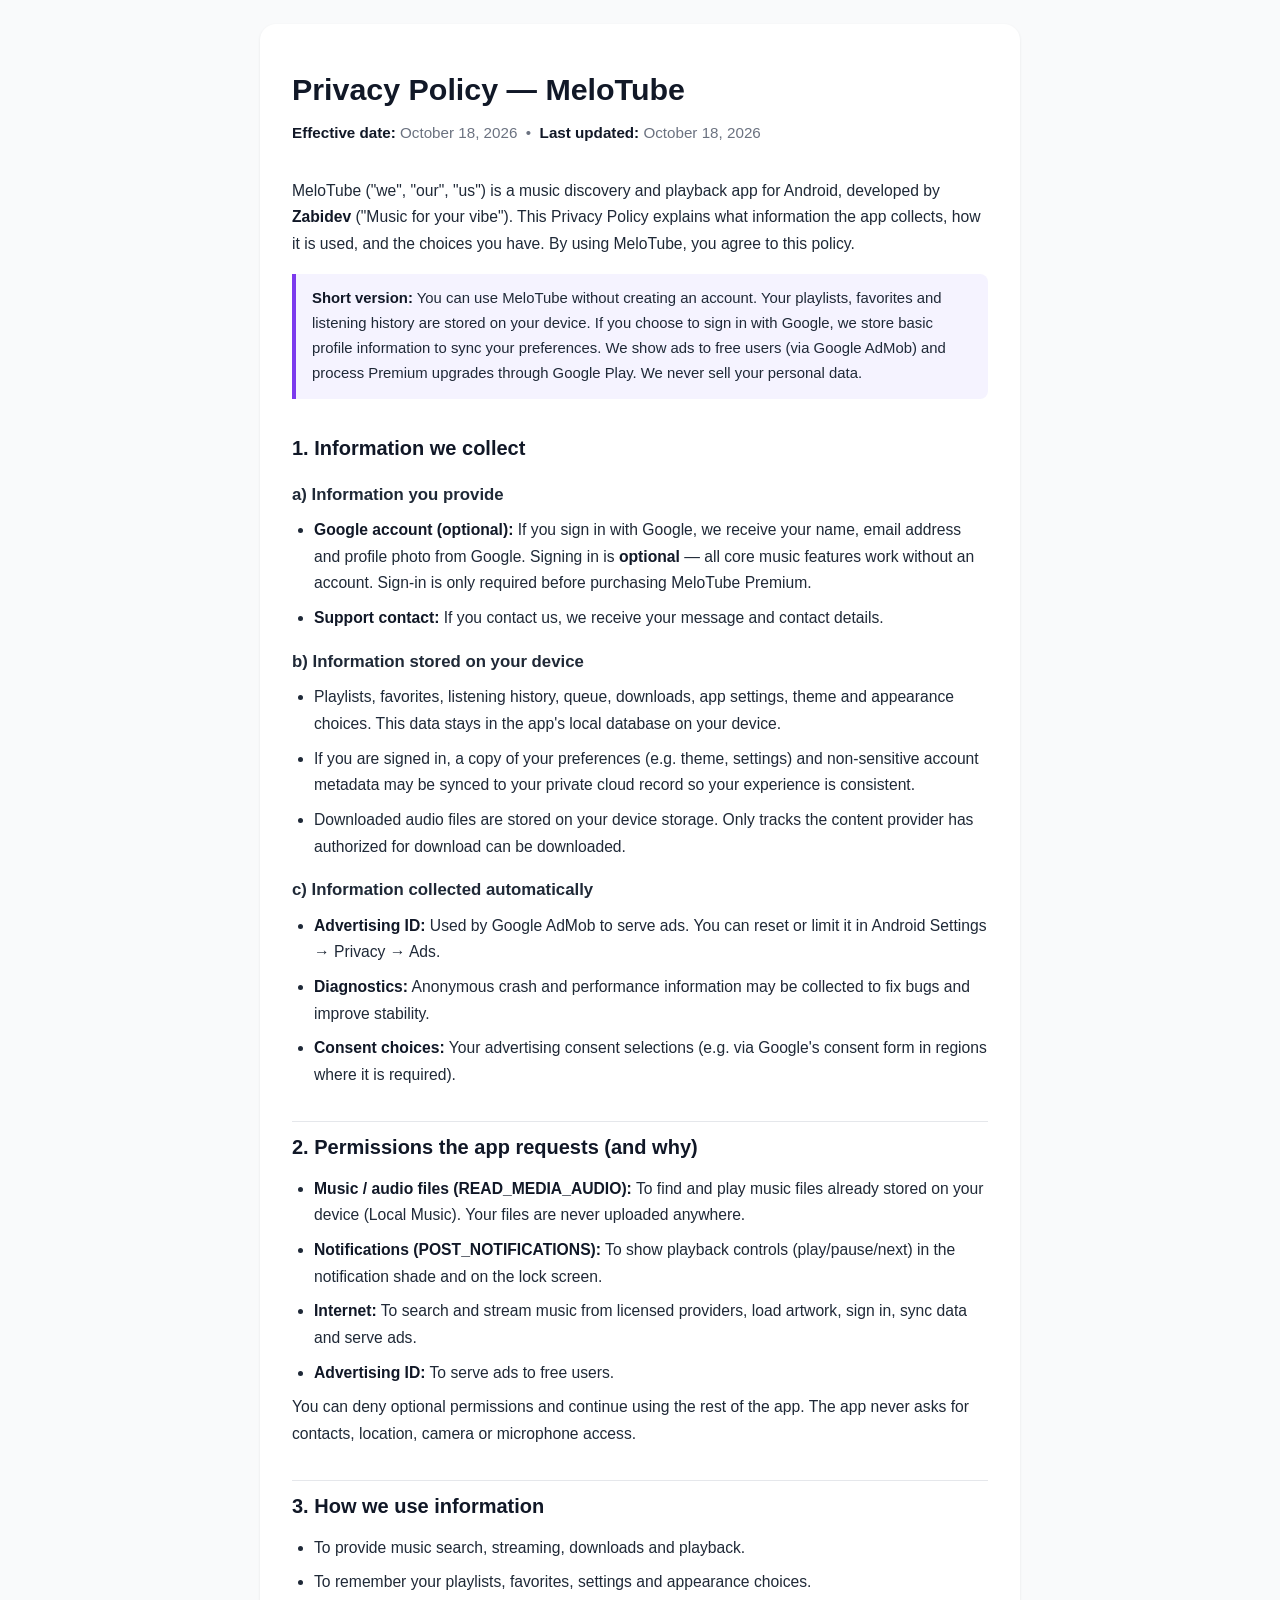
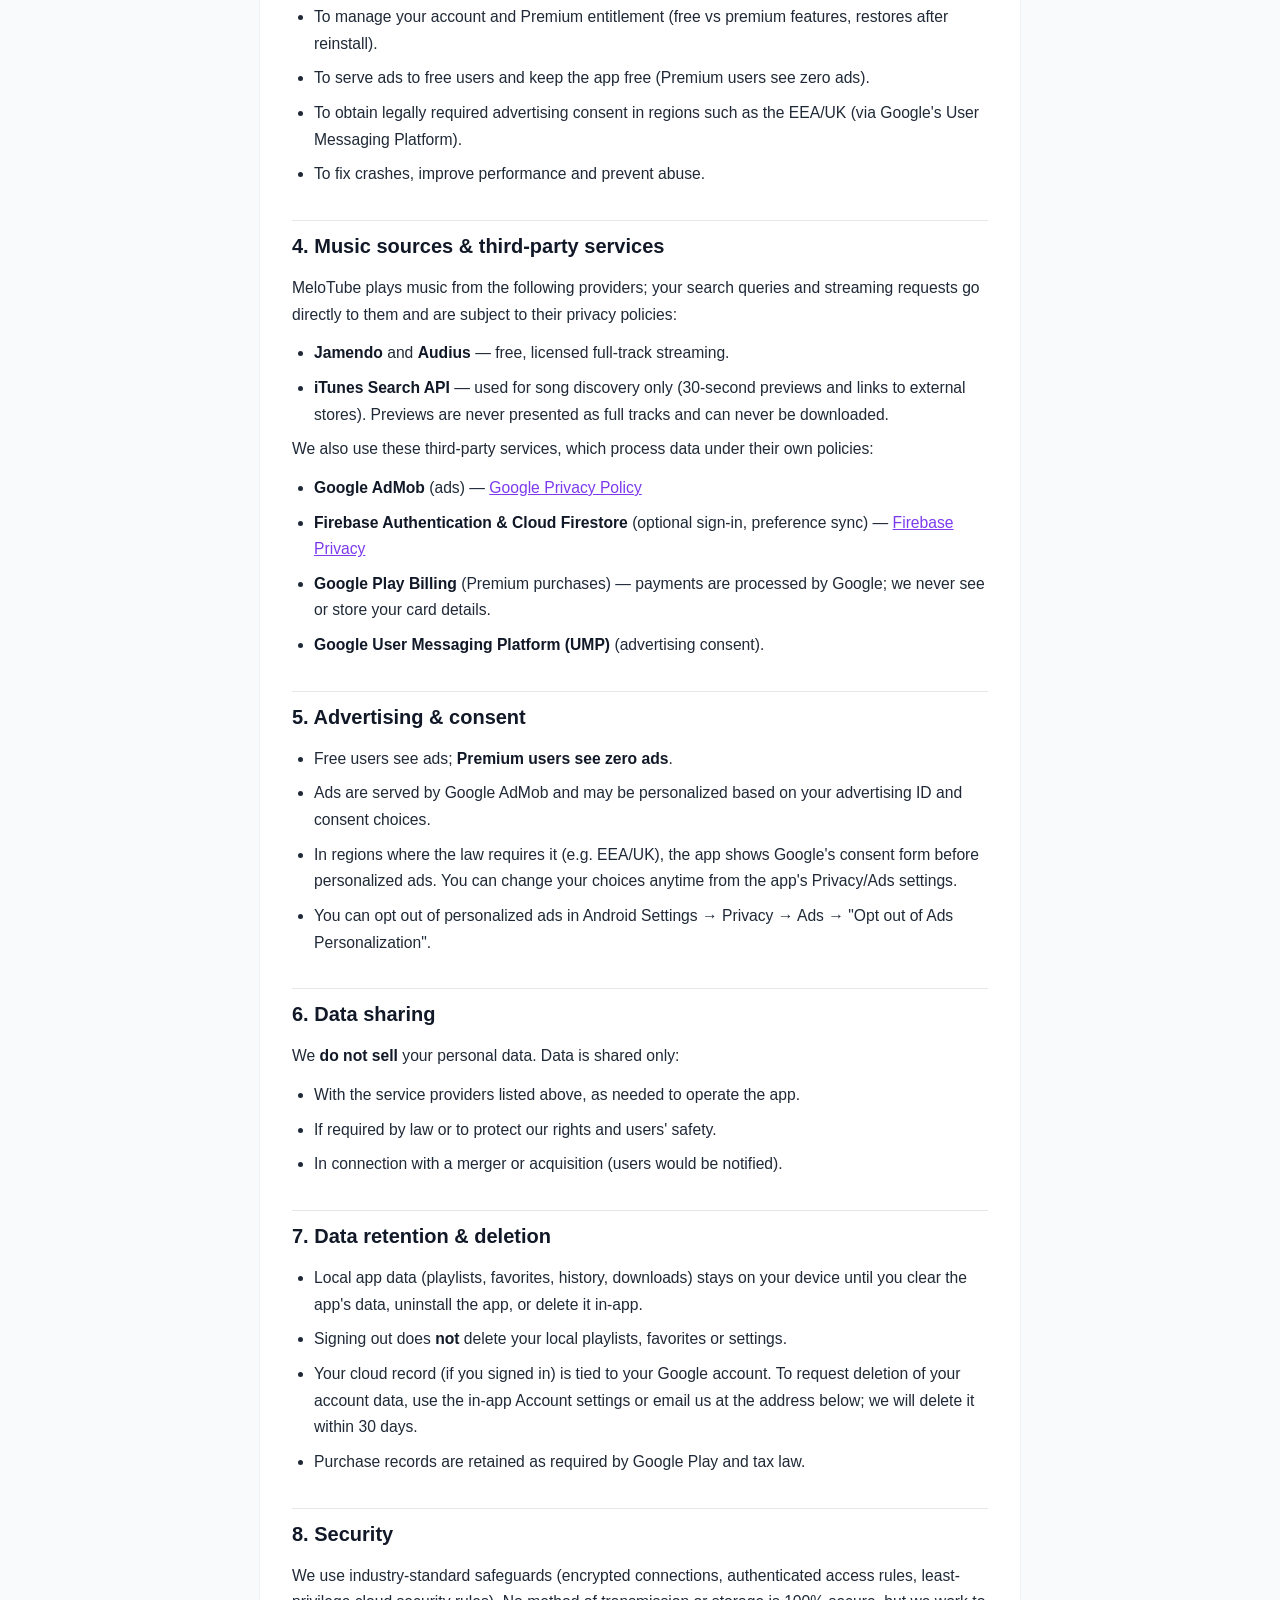
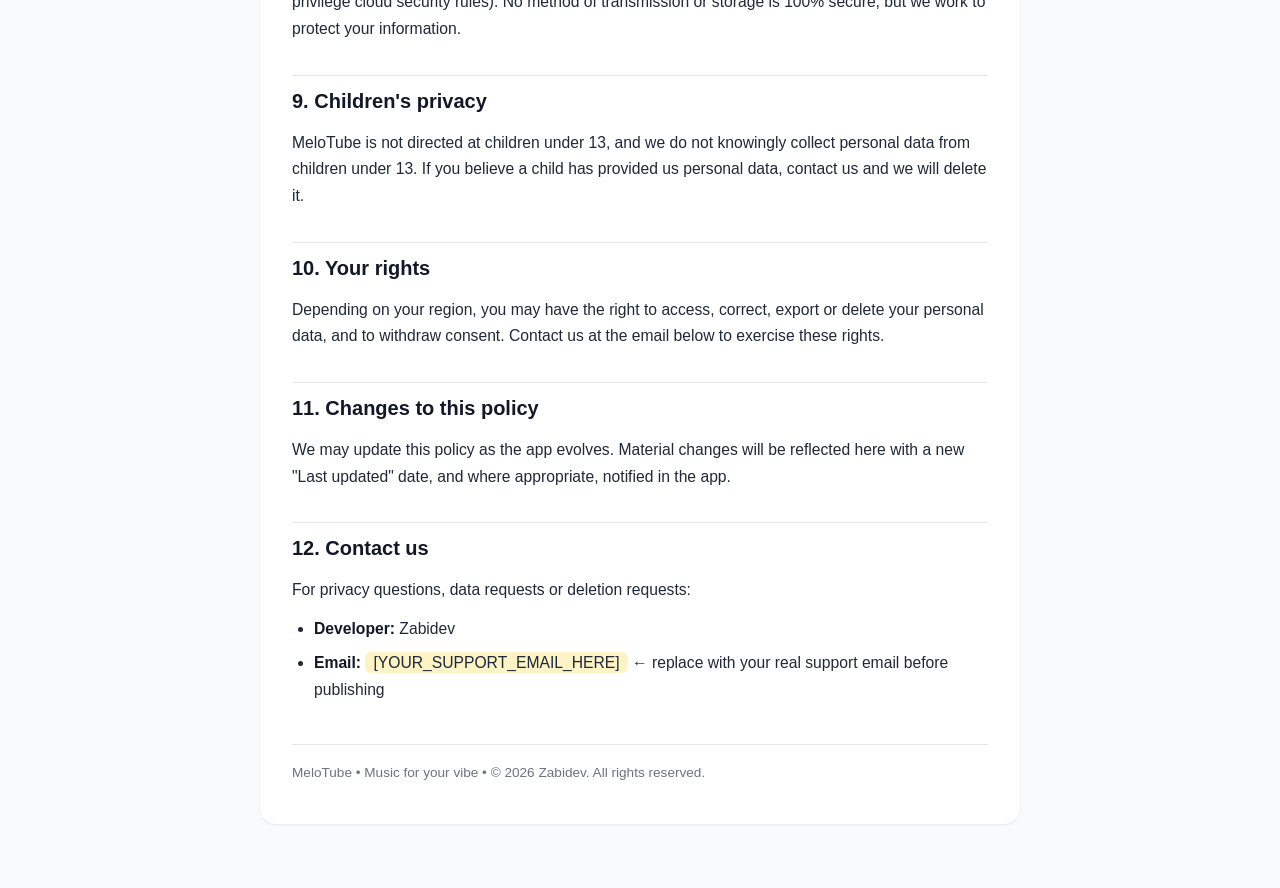
==== privacy-policy.html @ d25ffd30 "Add files via upload" ====
<!DOCTYPE html>
<html lang="en">
<head>
<meta charset="UTF-8">
<meta name="viewport" content="width=device-width, initial-scale=1.0">
<title>Privacy Policy — MeloTube</title>
<style>
  * { box-sizing: border-box; margin: 0; padding: 0; }
  body { font-family: -apple-system, BlinkMacSystemFont, "Segoe UI", Roboto, Inter, Arial, sans-serif; line-height: 1.7; color: #1f2937; background: #f9fafb; padding: 24px 16px 64px; }
  .container { max-width: 760px; margin: 0 auto; background: #ffffff; border-radius: 16px; padding: 40px 32px; box-shadow: 0 1px 3px rgba(0,0,0,.08); }
  h1 { font-size: 1.9rem; margin-bottom: 4px; color: #111827; }
  .subtitle { color: #6b7280; font-size: .95rem; margin-bottom: 32px; }
  h2 { font-size: 1.25rem; margin: 32px 0 12px; color: #111827; padding-top: 8px; border-top: 1px solid #e5e7eb; }
  h2:first-of-type { border-top: none; padding-top: 0; }
  p, li { font-size: .98rem; margin-bottom: 12px; }
  ul { padding-left: 22px; }
  li { margin-bottom: 8px; }
  strong { color: #111827; }
  a { color: #7c3aed; }
  .note { background: #f5f3ff; border-left: 4px solid #7c3aed; padding: 12px 16px; border-radius: 0 8px 8px 0; margin: 16px 0; font-size: .93rem; }
  footer { margin-top: 40px; padding-top: 16px; border-top: 1px solid #e5e7eb; color: #6b7280; font-size: .85rem; }
  @media (max-width: 560px) { .container { padding: 28px 20px; } h1 { font-size: 1.5rem; } }
</style>
</head>
<body>
<div class="container">

<h1>Privacy Policy — MeloTube</h1>
<p class="subtitle"><strong>Effective date:</strong> October 18, 2026 &nbsp;•&nbsp; <strong>Last updated:</strong> October 18, 2026</p>

<p>MeloTube ("we", "our", "us") is a music discovery and playback app for Android, developed by <strong>Zabidev</strong> ("Music for your vibe"). This Privacy Policy explains what information the app collects, how it is used, and the choices you have. By using MeloTube, you agree to this policy.</p>

<div class="note"><strong>Short version:</strong> You can use MeloTube without creating an account. Your playlists, favorites and listening history are stored on your device. If you choose to sign in with Google, we store basic profile information to sync your preferences. We show ads to free users (via Google AdMob) and process Premium upgrades through Google Play. We never sell your personal data.</div>

<h2>1. Information we collect</h2>

<h3 style="font-size:1.05rem;margin:16px 0 8px;">a) Information you provide</h3>
<ul>
<li><strong>Google account (optional):</strong> If you sign in with Google, we receive your name, email address and profile photo from Google. Signing in is <strong>optional</strong> — all core music features work without an account. Sign-in is only required before purchasing MeloTube Premium.</li>
<li><strong>Support contact:</strong> If you contact us, we receive your message and contact details.</li>
</ul>

<h3 style="font-size:1.05rem;margin:16px 0 8px;">b) Information stored on your device</h3>
<ul>
<li>Playlists, favorites, listening history, queue, downloads, app settings, theme and appearance choices. This data stays in the app's local database on your device.</li>
<li>If you are signed in, a copy of your preferences (e.g. theme, settings) and non-sensitive account metadata may be synced to your private cloud record so your experience is consistent.</li>
<li>Downloaded audio files are stored on your device storage. Only tracks the content provider has authorized for download can be downloaded.</li>
</ul>

<h3 style="font-size:1.05rem;margin:16px 0 8px;">c) Information collected automatically</h3>
<ul>
<li><strong>Advertising ID:</strong> Used by Google AdMob to serve ads. You can reset or limit it in Android Settings → Privacy → Ads.</li>
<li><strong>Diagnostics:</strong> Anonymous crash and performance information may be collected to fix bugs and improve stability.</li>
<li><strong>Consent choices:</strong> Your advertising consent selections (e.g. via Google's consent form in regions where it is required).</li>
</ul>

<h2>2. Permissions the app requests (and why)</h2>
<ul>
<li><strong>Music / audio files (READ_MEDIA_AUDIO):</strong> To find and play music files already stored on your device (Local Music). Your files are never uploaded anywhere.</li>
<li><strong>Notifications (POST_NOTIFICATIONS):</strong> To show playback controls (play/pause/next) in the notification shade and on the lock screen.</li>
<li><strong>Internet:</strong> To search and stream music from licensed providers, load artwork, sign in, sync data and serve ads.</li>
<li><strong>Advertising ID:</strong> To serve ads to free users.</li>
</ul>
<p>You can deny optional permissions and continue using the rest of the app. The app never asks for contacts, location, camera or microphone access.</p>

<h2>3. How we use information</h2>
<ul>
<li>To provide music search, streaming, downloads and playback.</li>
<li>To remember your playlists, favorites, settings and appearance choices.</li>
<li>To manage your account and Premium entitlement (free vs premium features, restores after reinstall).</li>
<li>To serve ads to free users and keep the app free (Premium users see zero ads).</li>
<li>To obtain legally required advertising consent in regions such as the EEA/UK (via Google's User Messaging Platform).</li>
<li>To fix crashes, improve performance and prevent abuse.</li>
</ul>

<h2>4. Music sources &amp; third-party services</h2>
<p>MeloTube plays music from the following providers; your search queries and streaming requests go directly to them and are subject to their privacy policies:</p>
<ul>
<li><strong>Jamendo</strong> and <strong>Audius</strong> — free, licensed full-track streaming.</li>
<li><strong>iTunes Search API</strong> — used for song discovery only (30-second previews and links to external stores). Previews are never presented as full tracks and can never be downloaded.</li>
</ul>
<p>We also use these third-party services, which process data under their own policies:</p>
<ul>
<li><strong>Google AdMob</strong> (ads) — <a href="https://policies.google.com/privacy">Google Privacy Policy</a></li>
<li><strong>Firebase Authentication &amp; Cloud Firestore</strong> (optional sign-in, preference sync) — <a href="https://firebase.google.com/support/privacy">Firebase Privacy</a></li>
<li><strong>Google Play Billing</strong> (Premium purchases) — payments are processed by Google; we never see or store your card details.</li>
<li><strong>Google User Messaging Platform (UMP)</strong> (advertising consent).</li>
</ul>

<h2>5. Advertising &amp; consent</h2>
<ul>
<li>Free users see ads; <strong>Premium users see zero ads</strong>.</li>
<li>Ads are served by Google AdMob and may be personalized based on your advertising ID and consent choices.</li>
<li>In regions where the law requires it (e.g. EEA/UK), the app shows Google's consent form before personalized ads. You can change your choices anytime from the app's Privacy/Ads settings.</li>
<li>You can opt out of personalized ads in Android Settings → Privacy → Ads → "Opt out of Ads Personalization".</li>
</ul>

<h2>6. Data sharing</h2>
<p>We <strong>do not sell</strong> your personal data. Data is shared only:</p>
<ul>
<li>With the service providers listed above, as needed to operate the app.</li>
<li>If required by law or to protect our rights and users' safety.</li>
<li>In connection with a merger or acquisition (users would be notified).</li>
</ul>

<h2>7. Data retention &amp; deletion</h2>
<ul>
<li>Local app data (playlists, favorites, history, downloads) stays on your device until you clear the app's data, uninstall the app, or delete it in-app.</li>
<li>Signing out does <strong>not</strong> delete your local playlists, favorites or settings.</li>
<li>Your cloud record (if you signed in) is tied to your Google account. To request deletion of your account data, use the in-app Account settings or email us at the address below; we will delete it within 30 days.</li>
<li>Purchase records are retained as required by Google Play and tax law.</li>
</ul>

<h2>8. Security</h2>
<p>We use industry-standard safeguards (encrypted connections, authenticated access rules, least-privilege cloud security rules). No method of transmission or storage is 100% secure, but we work to protect your information.</p>

<h2>9. Children's privacy</h2>
<p>MeloTube is not directed at children under 13, and we do not knowingly collect personal data from children under 13. If you believe a child has provided us personal data, contact us and we will delete it.</p>

<h2>10. Your rights</h2>
<p>Depending on your region, you may have the right to access, correct, export or delete your personal data, and to withdraw consent. Contact us at the email below to exercise these rights.</p>

<h2>11. Changes to this policy</h2>
<p>We may update this policy as the app evolves. Material changes will be reflected here with a new "Last updated" date, and where appropriate, notified in the app.</p>

<h2>12. Contact us</h2>
<p>For privacy questions, data requests or deletion requests:</p>
<ul>
<li><strong>Developer:</strong> Zabidev</li>
<li><strong>Email:</strong> <span style="background:#fef3c7;padding:2px 8px;border-radius:6px;">[YOUR_SUPPORT_EMAIL_HERE]</span> ← replace with your real support email before publishing</li>
</ul>

<footer>MeloTube • Music for your vibe • © 2026 Zabidev. All rights reserved.</footer>

</div>
</body>
</html>
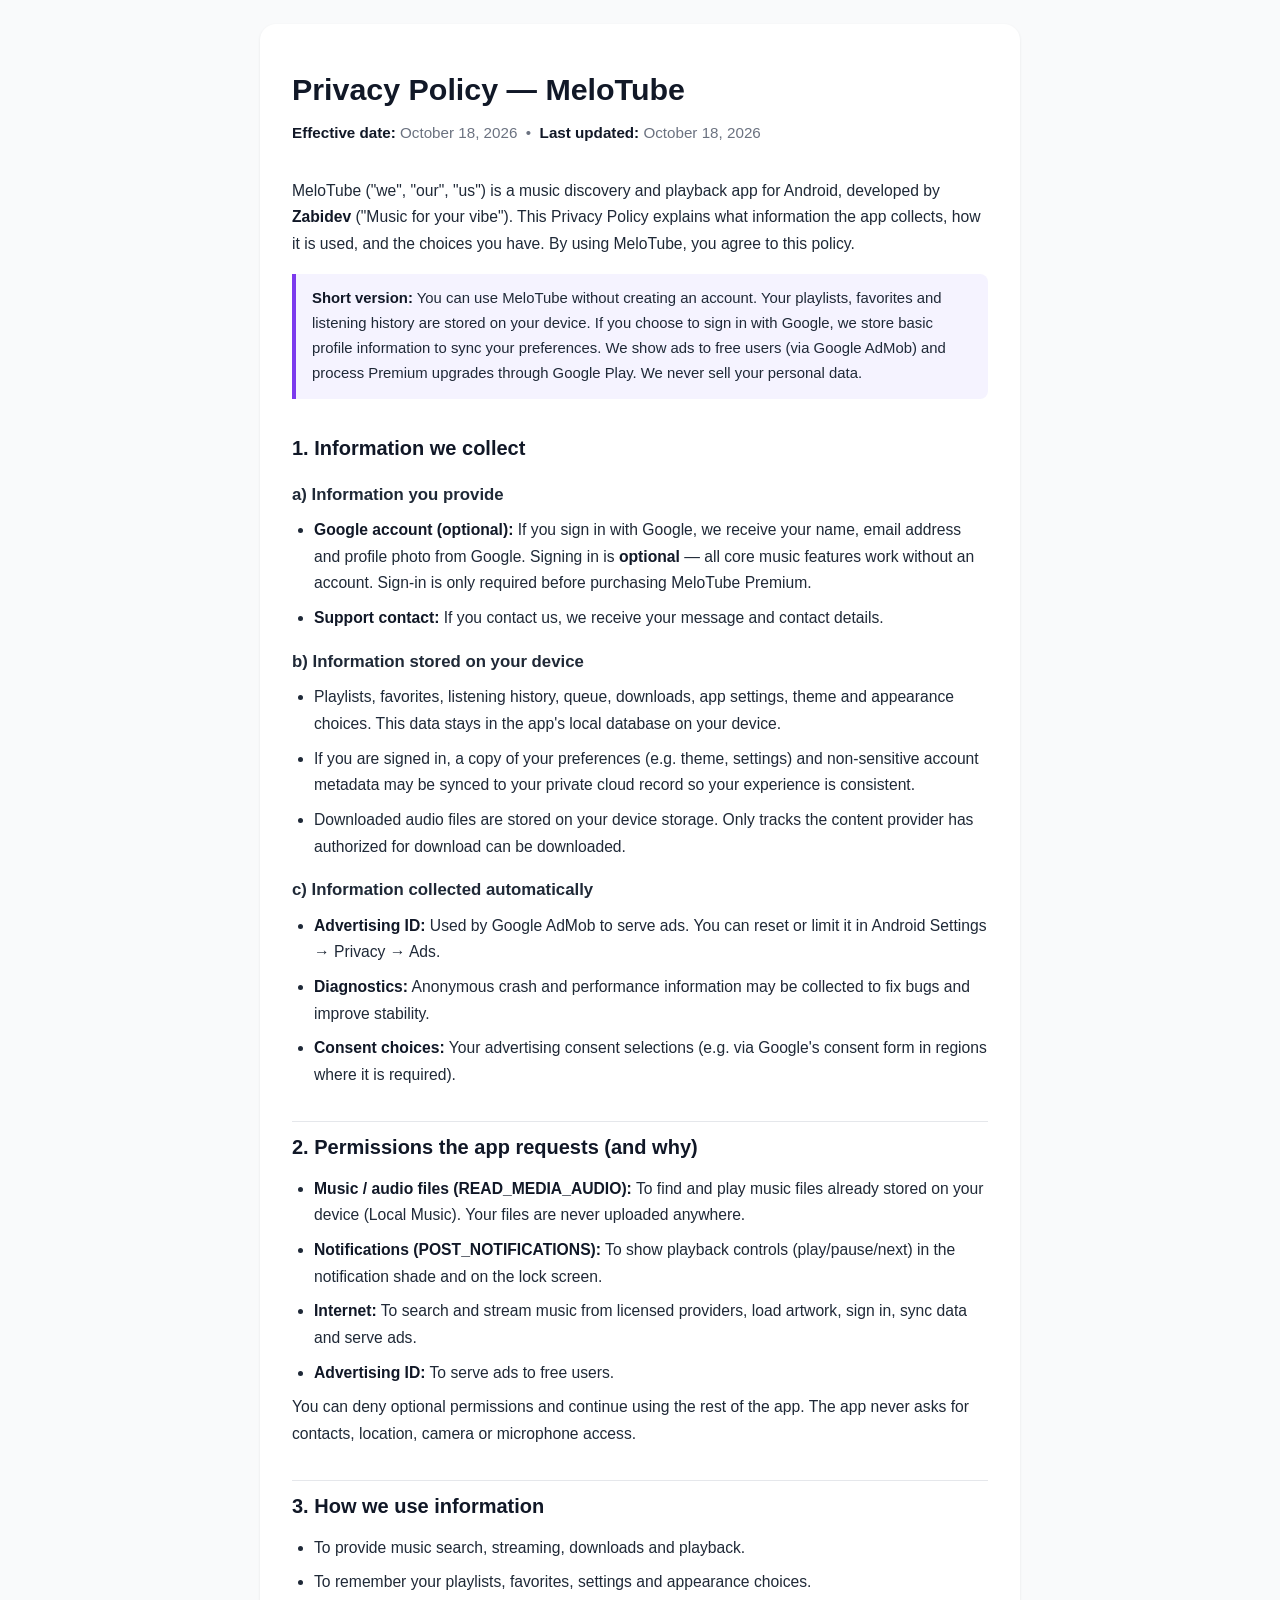
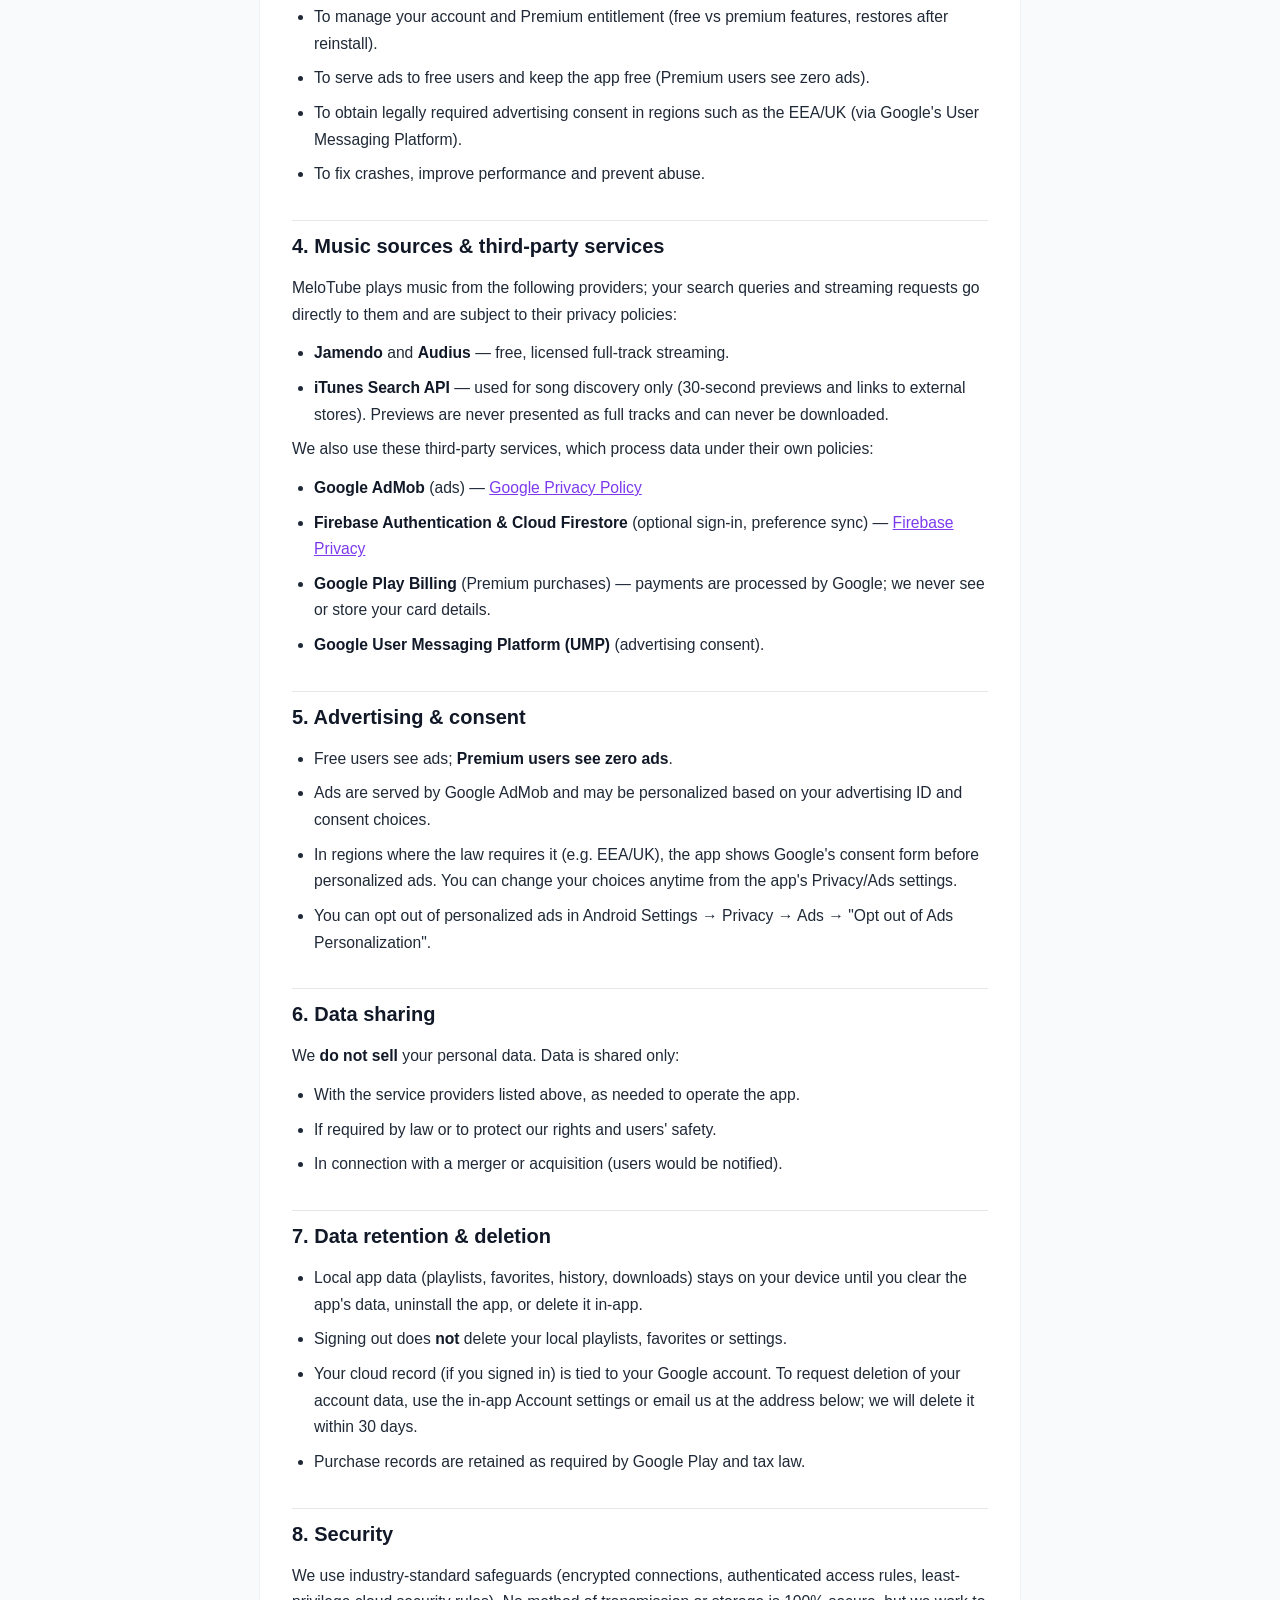
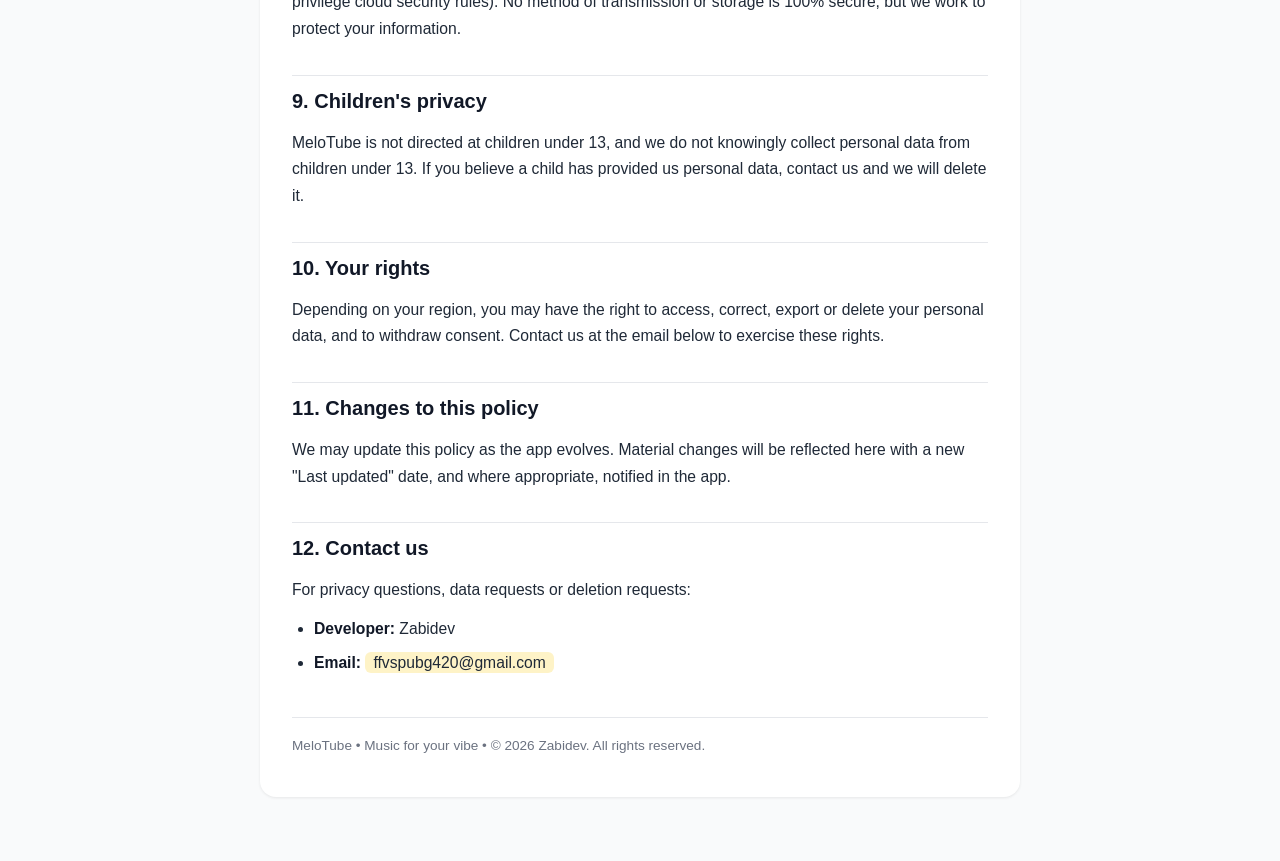
==== commit 077424b6: "Change support email in privacy-policy.html Updated support email address in privacy policy." ====
--- a/privacy-policy.html
+++ b/privacy-policy.html
@@ -127,7 +127,7 @@
 <p>For privacy questions, data requests or deletion requests:</p>
 <ul>
 <li><strong>Developer:</strong> Zabidev</li>
-<li><strong>Email:</strong> <span style="background:#fef3c7;padding:2px 8px;border-radius:6px;">[YOUR_SUPPORT_EMAIL_HERE]</span> ← replace with your real support email before publishing</li>
+<li><strong>Email:</strong> <span style="background:#fef3c7;padding:2px 8px;border-radius:6px;">ffvspubg420@gmail.com</li>
 </ul>
 
 <footer>MeloTube • Music for your vibe • © 2026 Zabidev. All rights reserved.</footer>
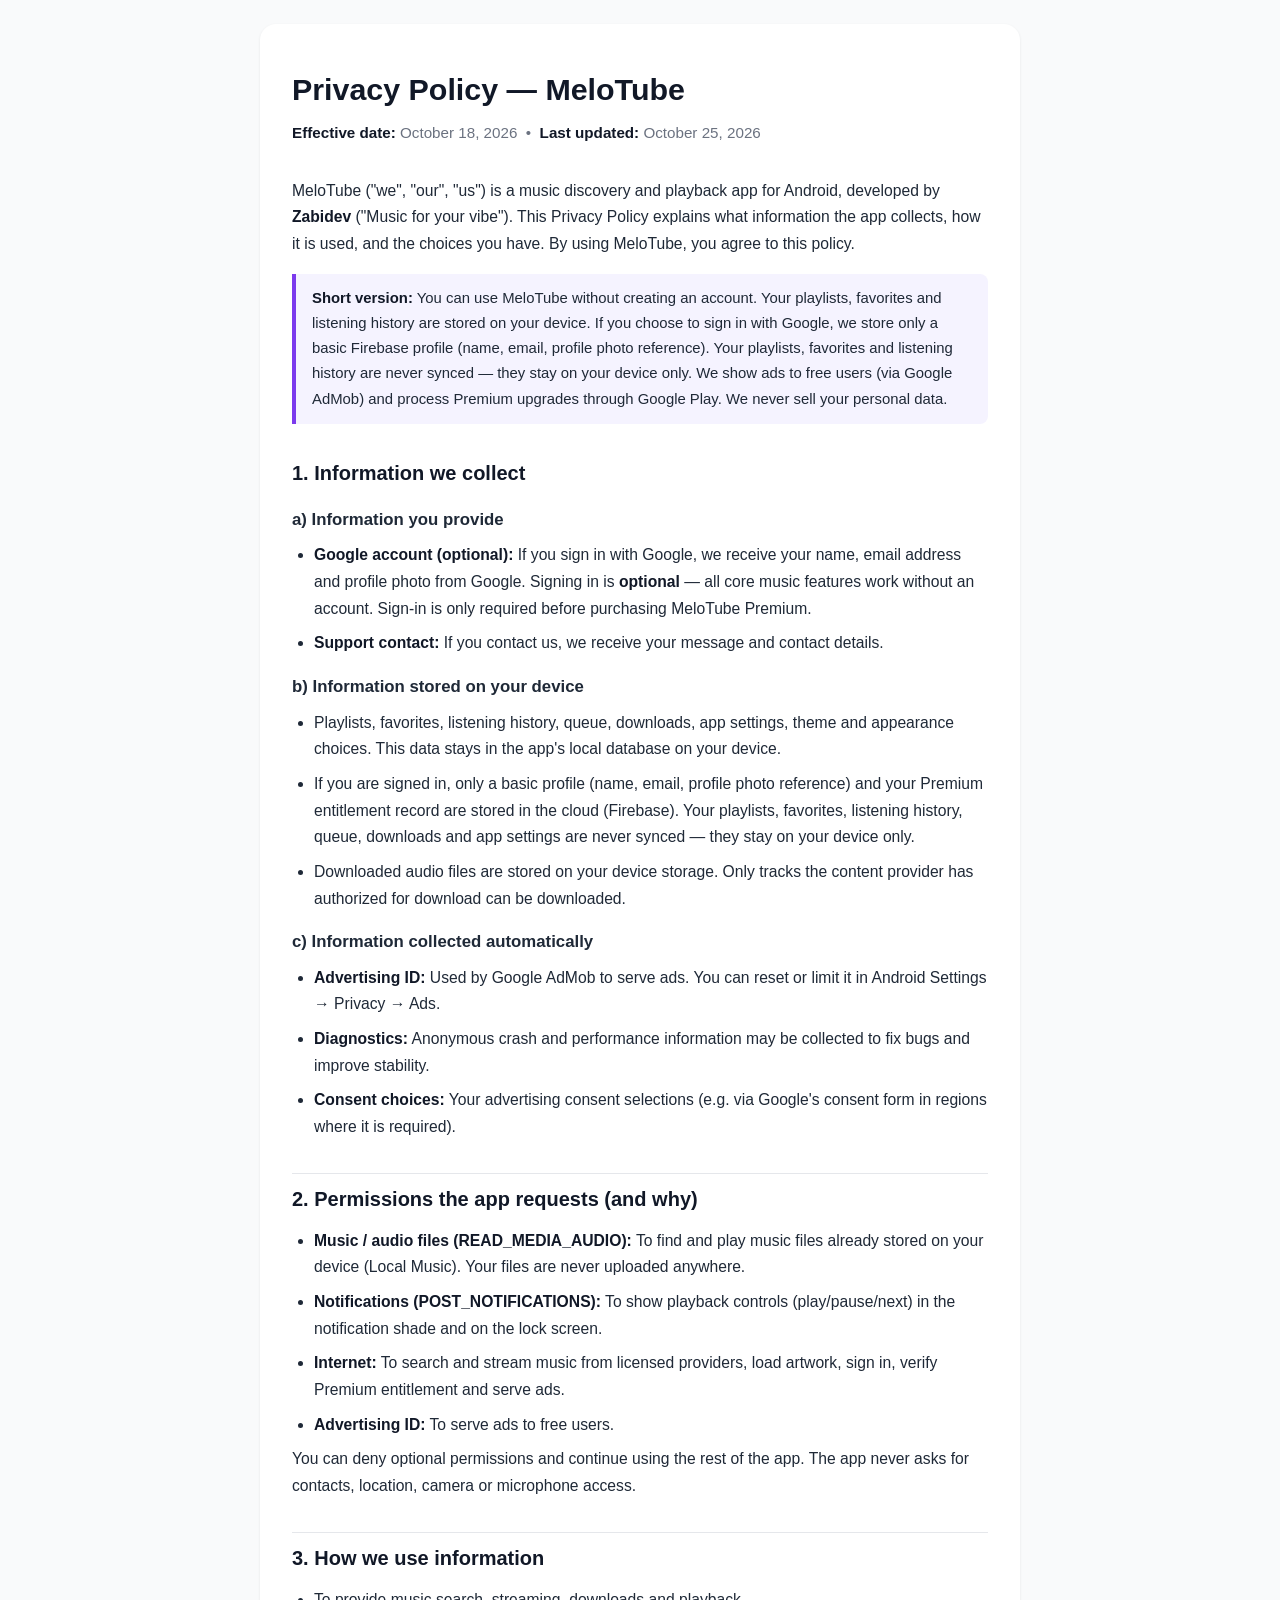
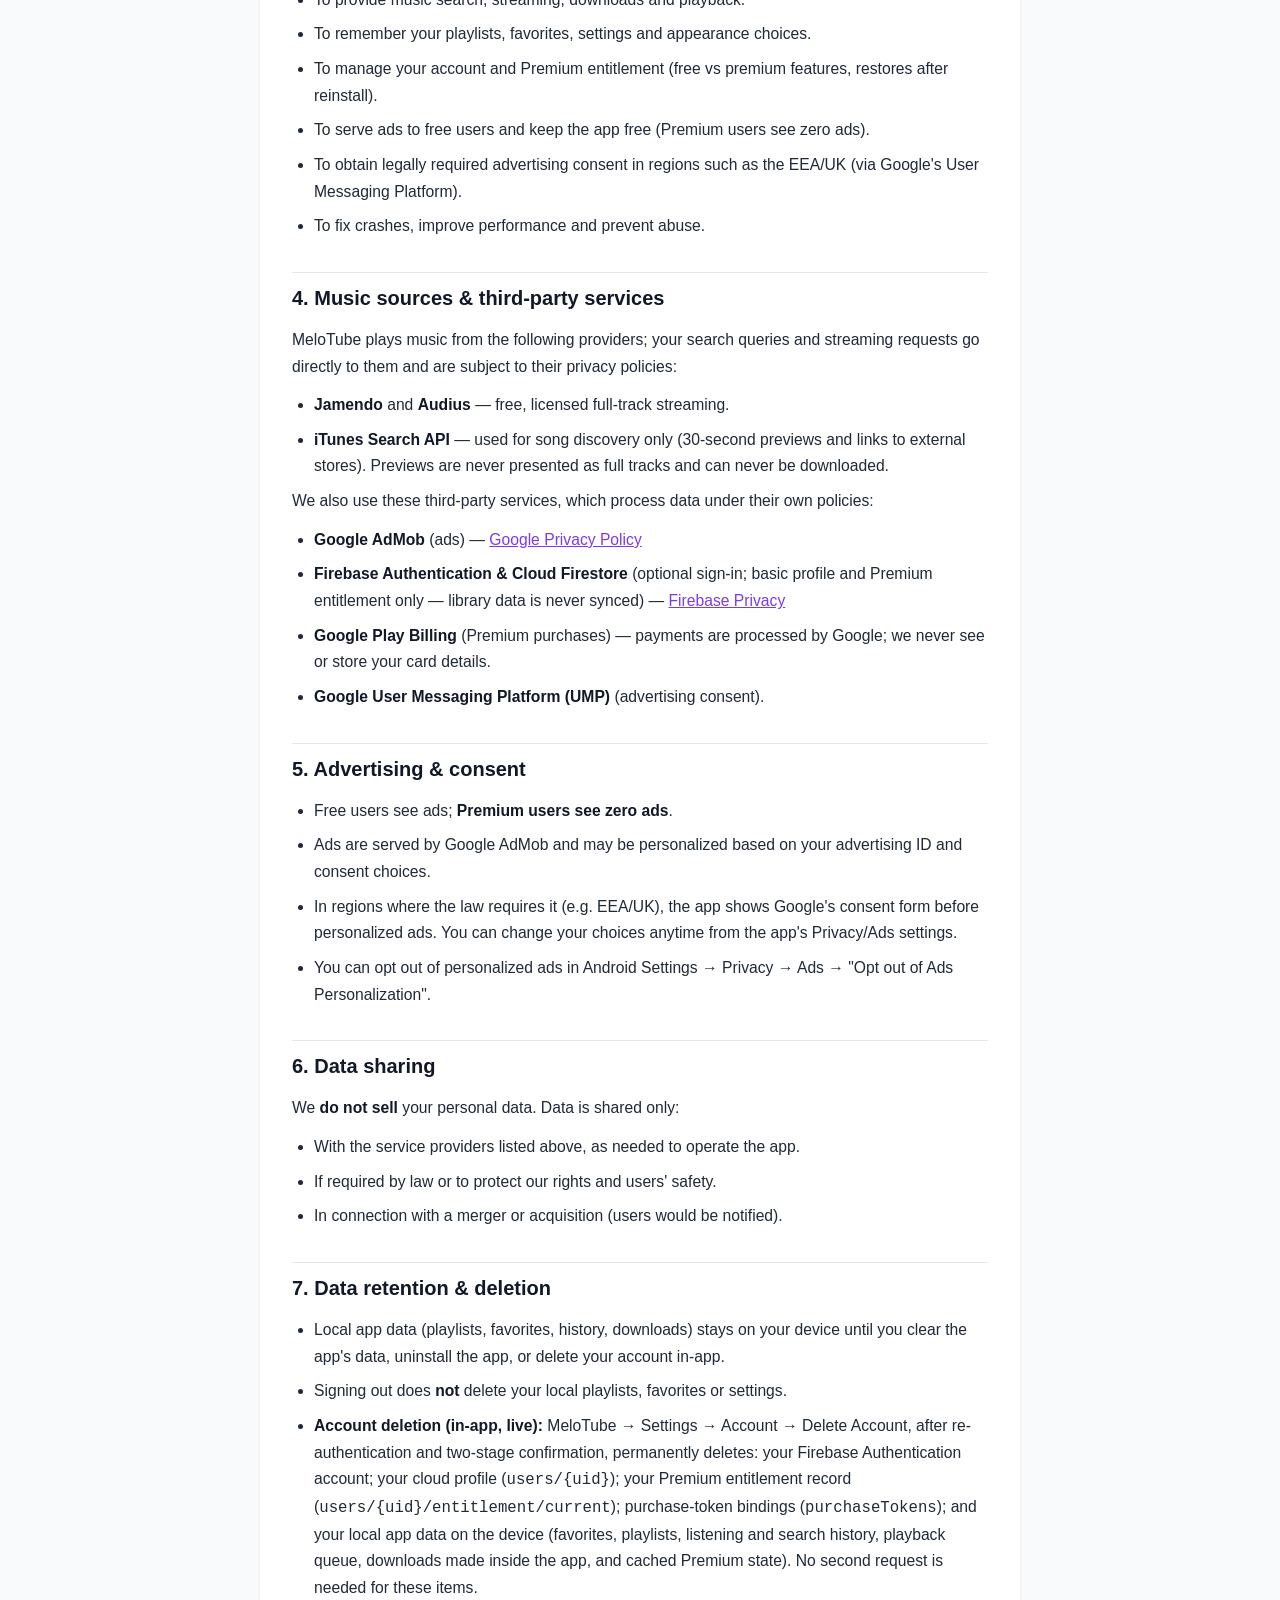
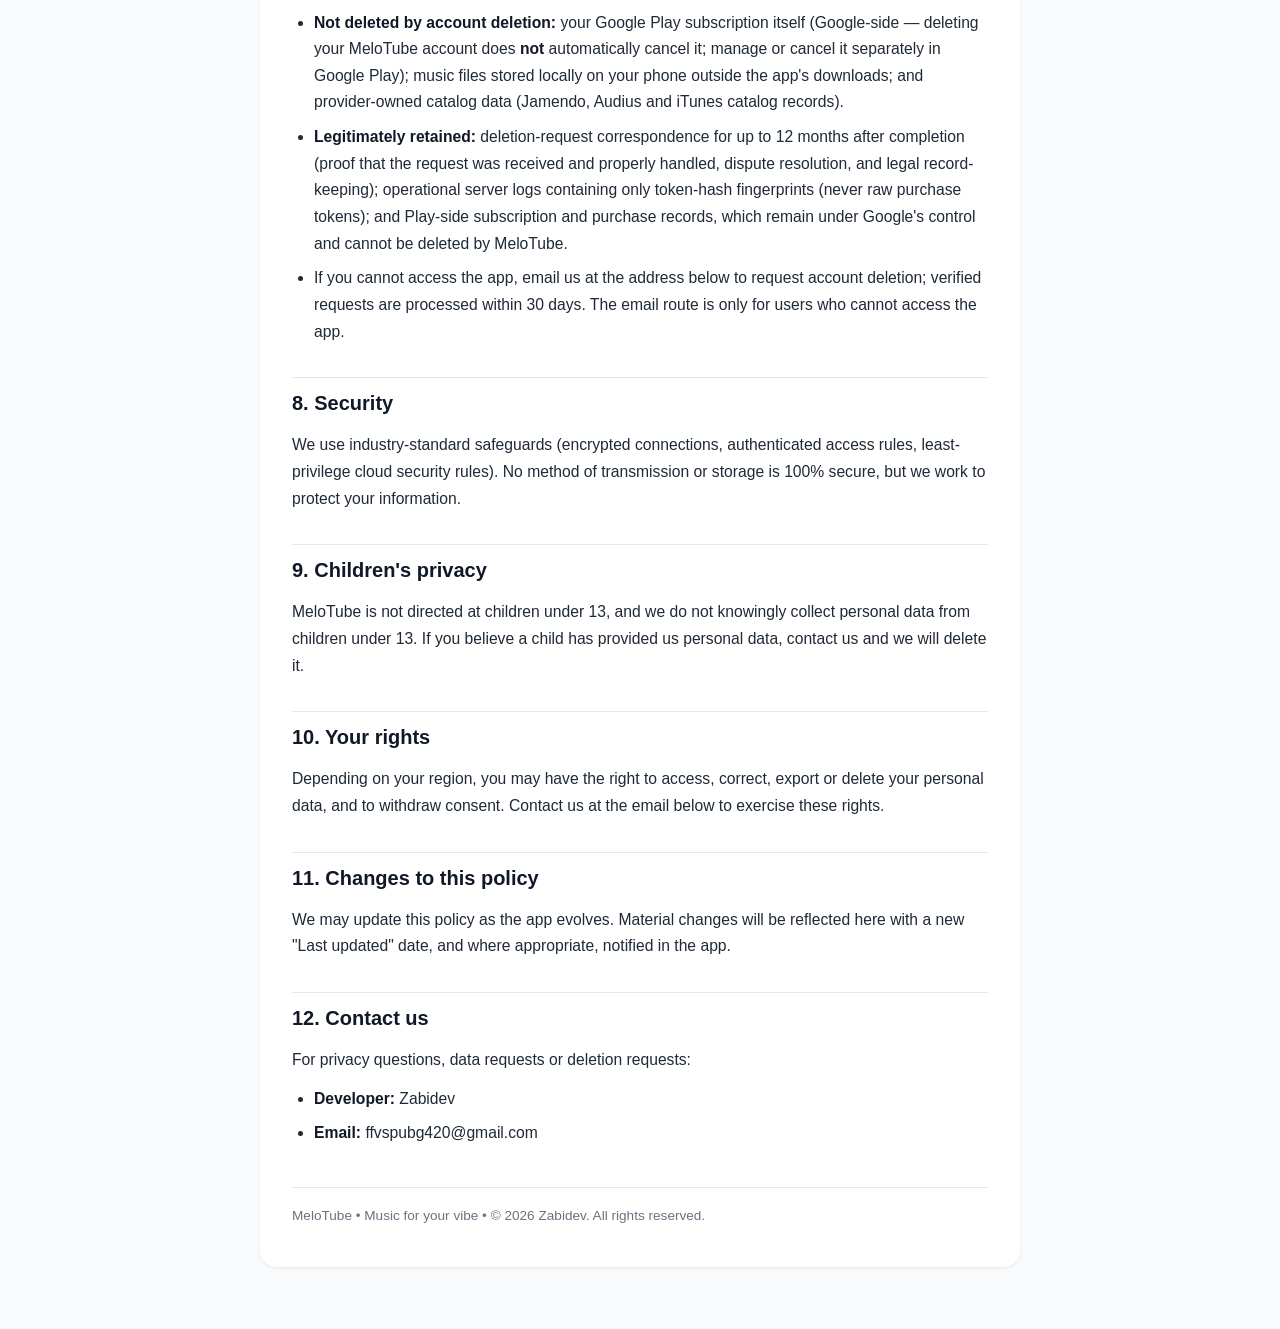
==== commit 07dd767f: "Revise privacy policy effective date and data practices Updated the privacy policy to reflect change" ====
--- a/privacy-policy.html
+++ b/privacy-policy.html
@@ -26,11 +26,11 @@
 <div class="container">
 
 <h1>Privacy Policy — MeloTube</h1>
-<p class="subtitle"><strong>Effective date:</strong> October 18, 2026 &nbsp;•&nbsp; <strong>Last updated:</strong> October 18, 2026</p>
+<p class="subtitle"><strong>Effective date:</strong> October 18, 2026 &nbsp;•&nbsp; <strong>Last updated:</strong> October 25, 2026</p>
 
 <p>MeloTube ("we", "our", "us") is a music discovery and playback app for Android, developed by <strong>Zabidev</strong> ("Music for your vibe"). This Privacy Policy explains what information the app collects, how it is used, and the choices you have. By using MeloTube, you agree to this policy.</p>
 
-<div class="note"><strong>Short version:</strong> You can use MeloTube without creating an account. Your playlists, favorites and listening history are stored on your device. If you choose to sign in with Google, we store basic profile information to sync your preferences. We show ads to free users (via Google AdMob) and process Premium upgrades through Google Play. We never sell your personal data.</div>
+<div class="note"><strong>Short version:</strong> You can use MeloTube without creating an account. Your playlists, favorites and listening history are stored on your device. If you choose to sign in with Google, we store only a basic Firebase profile (name, email, profile photo reference). Your playlists, favorites and listening history are never synced — they stay on your device only. We show ads to free users (via Google AdMob) and process Premium upgrades through Google Play. We never sell your personal data.</div>
 
 <h2>1. Information we collect</h2>
 
@@ -43,7 +43,7 @@
 <h3 style="font-size:1.05rem;margin:16px 0 8px;">b) Information stored on your device</h3>
 <ul>
 <li>Playlists, favorites, listening history, queue, downloads, app settings, theme and appearance choices. This data stays in the app's local database on your device.</li>
-<li>If you are signed in, a copy of your preferences (e.g. theme, settings) and non-sensitive account metadata may be synced to your private cloud record so your experience is consistent.</li>
+<li>If you are signed in, only a basic profile (name, email, profile photo reference) and your Premium entitlement record are stored in the cloud (Firebase). Your playlists, favorites, listening history, queue, downloads and app settings are never synced — they stay on your device only.</li>
 <li>Downloaded audio files are stored on your device storage. Only tracks the content provider has authorized for download can be downloaded.</li>
 </ul>
 
@@ -58,7 +58,7 @@
 <ul>
 <li><strong>Music / audio files (READ_MEDIA_AUDIO):</strong> To find and play music files already stored on your device (Local Music). Your files are never uploaded anywhere.</li>
 <li><strong>Notifications (POST_NOTIFICATIONS):</strong> To show playback controls (play/pause/next) in the notification shade and on the lock screen.</li>
-<li><strong>Internet:</strong> To search and stream music from licensed providers, load artwork, sign in, sync data and serve ads.</li>
+<li><strong>Internet:</strong> To search and stream music from licensed providers, load artwork, sign in, verify Premium entitlement and serve ads.</li>
 <li><strong>Advertising ID:</strong> To serve ads to free users.</li>
 </ul>
 <p>You can deny optional permissions and continue using the rest of the app. The app never asks for contacts, location, camera or microphone access.</p>
@@ -82,7 +82,7 @@
 <p>We also use these third-party services, which process data under their own policies:</p>
 <ul>
 <li><strong>Google AdMob</strong> (ads) — <a href="https://policies.google.com/privacy">Google Privacy Policy</a></li>
-<li><strong>Firebase Authentication &amp; Cloud Firestore</strong> (optional sign-in, preference sync) — <a href="https://firebase.google.com/support/privacy">Firebase Privacy</a></li>
+<li><strong>Firebase Authentication &amp; Cloud Firestore</strong> (optional sign-in; basic profile and Premium entitlement only — library data is never synced) — <a href="https://firebase.google.com/support/privacy">Firebase Privacy</a></li>
 <li><strong>Google Play Billing</strong> (Premium purchases) — payments are processed by Google; we never see or store your card details.</li>
 <li><strong>Google User Messaging Platform (UMP)</strong> (advertising consent).</li>
 </ul>
@@ -105,10 +105,12 @@
 
 <h2>7. Data retention &amp; deletion</h2>
 <ul>
-<li>Local app data (playlists, favorites, history, downloads) stays on your device until you clear the app's data, uninstall the app, or delete it in-app.</li>
+<li>Local app data (playlists, favorites, history, downloads) stays on your device until you clear the app's data, uninstall the app, or delete your account in-app.</li>
 <li>Signing out does <strong>not</strong> delete your local playlists, favorites or settings.</li>
-<li>Your cloud record (if you signed in) is tied to your Google account. To request deletion of your account data, use the in-app Account settings or email us at the address below; we will delete it within 30 days.</li>
-<li>Purchase records are retained as required by Google Play and tax law.</li>
+<li><strong>Account deletion (in-app, live):</strong> MeloTube → Settings → Account → Delete Account, after re-authentication and two-stage confirmation, permanently deletes: your Firebase Authentication account; your cloud profile (<code>users/{uid}</code>); your Premium entitlement record (<code>users/{uid}/entitlement/current</code>); purchase-token bindings (<code>purchaseTokens</code>); and your local app data on the device (favorites, playlists, listening and search history, playback queue, downloads made inside the app, and cached Premium state). No second request is needed for these items.</li>
+<li><strong>Not deleted by account deletion:</strong> your Google Play subscription itself (Google-side — deleting your MeloTube account does <strong>not</strong> automatically cancel it; manage or cancel it separately in Google Play); music files stored locally on your phone outside the app's downloads; and provider-owned catalog data (Jamendo, Audius and iTunes catalog records).</li>
+<li><strong>Legitimately retained:</strong> deletion-request correspondence for up to 12 months after completion (proof that the request was received and properly handled, dispute resolution, and legal record-keeping); operational server logs containing only token-hash fingerprints (never raw purchase tokens); and Play-side subscription and purchase records, which remain under Google's control and cannot be deleted by MeloTube.</li>
+<li>If you cannot access the app, email us at the address below to request account deletion; verified requests are processed within 30 days. The email route is only for users who cannot access the app.</li>
 </ul>
 
 <h2>8. Security</h2>
@@ -127,7 +129,7 @@
 <p>For privacy questions, data requests or deletion requests:</p>
 <ul>
 <li><strong>Developer:</strong> Zabidev</li>
-<li><strong>Email:</strong> <span style="background:#fef3c7;padding:2px 8px;border-radius:6px;">ffvspubg420@gmail.com</li>
+<li><strong>Email:</strong> ffvspubg420@gmail.com</li>
 </ul>
 
 <footer>MeloTube • Music for your vibe • © 2026 Zabidev. All rights reserved.</footer>
